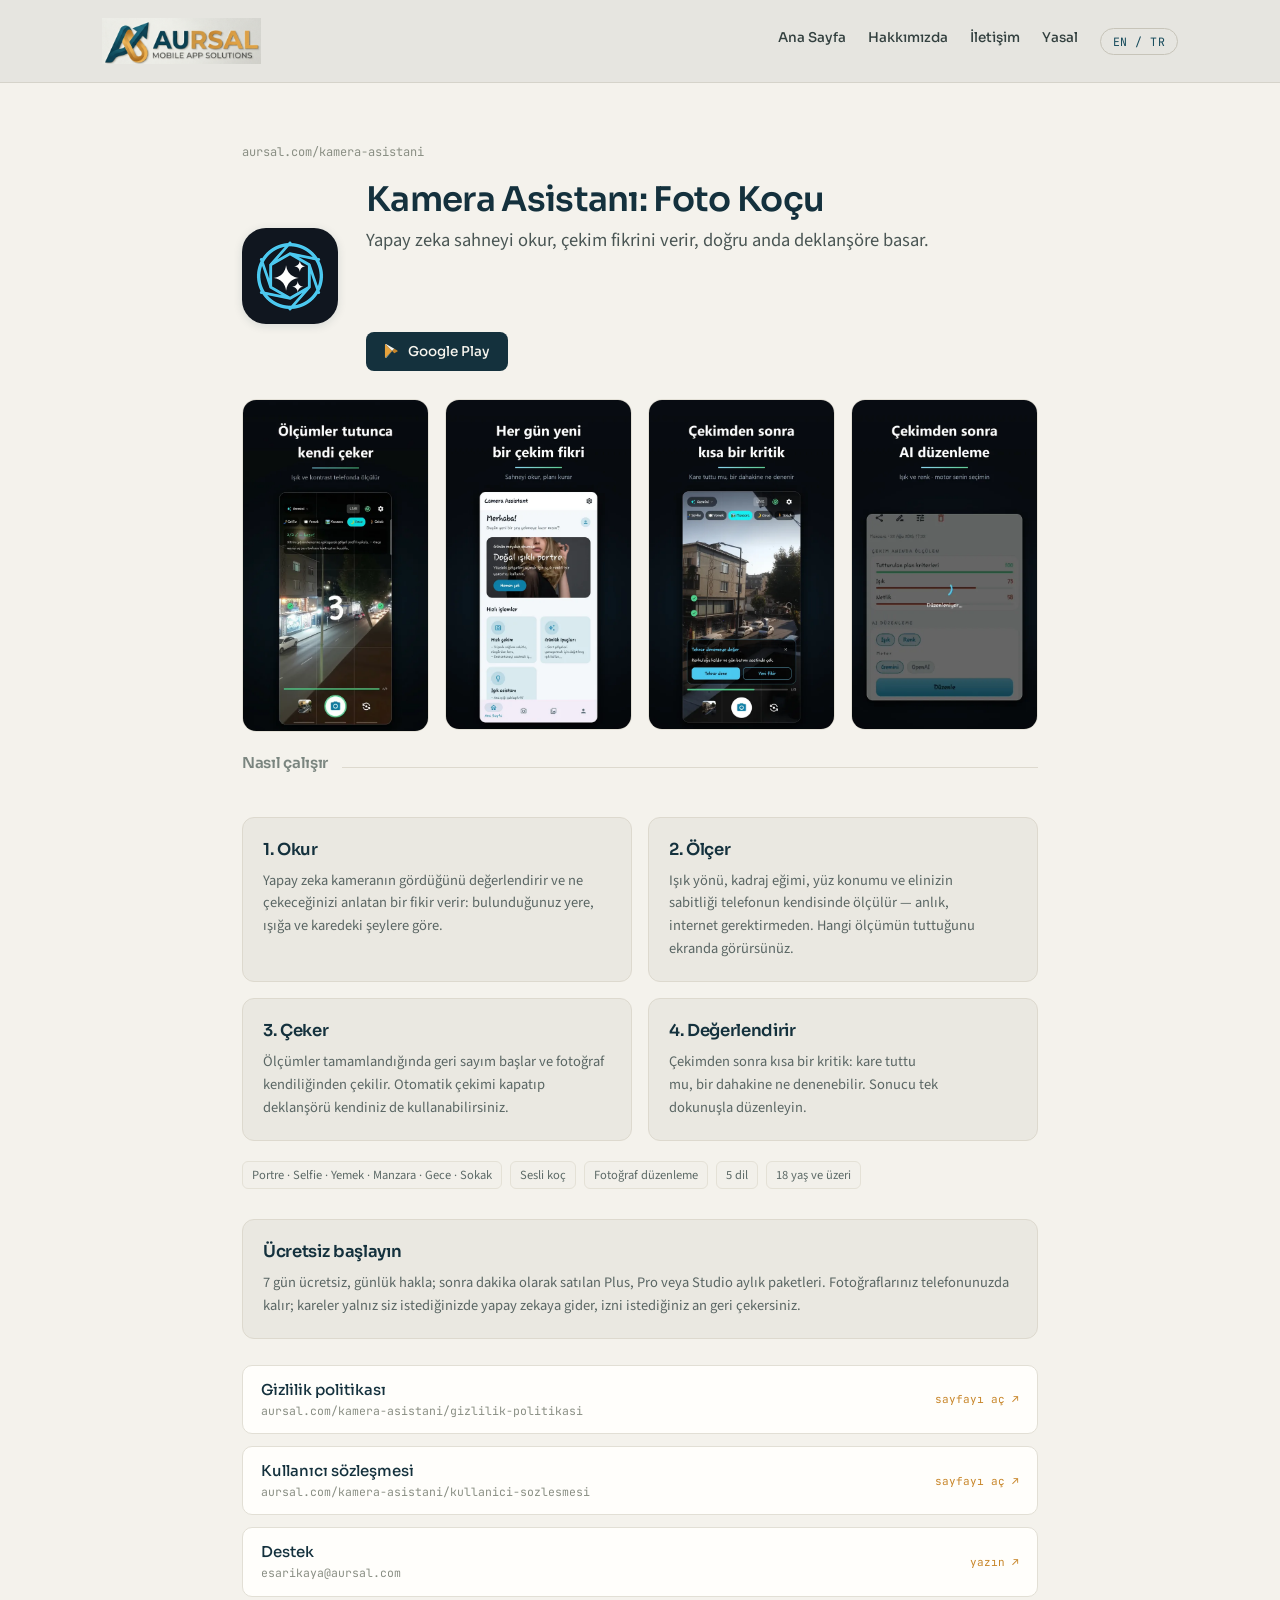
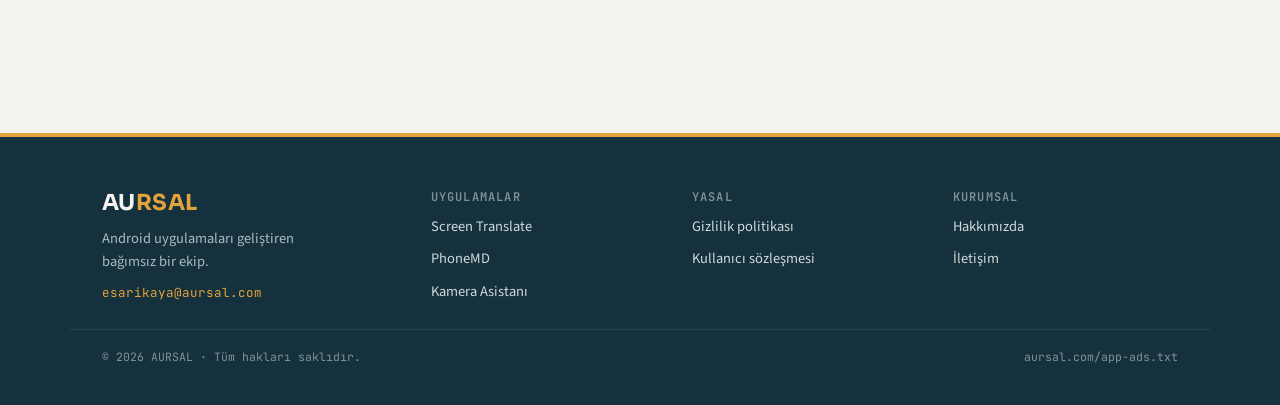
==== kamera-asistani/index.html @ a72d7c57 "Kamera Asistanı: landing page at /kamera-asistani/, home card without model names, footer link Co-Au" ====
<!DOCTYPE html>
<html lang="tr">
<head>
<meta charset="utf-8">
<meta name="viewport" content="width=device-width, initial-scale=1">
<title>Kamera Asistanı: Foto Koçu · AURSAL</title>
<meta name="description" content="Kamera Asistanı — yapay zeka sahneyi okur, çekim fikrini verir, doğru anda deklanşöre basar. Android için fotoğraf koçu.">
<link rel="icon" href="../assets/icon-cameraassistant.webp">
<link rel="preconnect" href="https://fonts.googleapis.com">
<link rel="preconnect" href="https://fonts.gstatic.com" crossorigin>
<link href="https://fonts.googleapis.com/css2?family=Sora:wght@400;500;600;700&family=Source+Sans+3:wght@400;600&family=JetBrains+Mono:wght@400;500&display=swap" rel="stylesheet">
<link rel="stylesheet" href="../style.css">
<style>
  .shots{display:grid;grid-template-columns:repeat(4,1fr);gap:16px;margin-top:8px}
  .shots img{width:100%;height:auto;border-radius:14px;border:1px solid #e2dfd5;background:#fffefb}
  .steps{display:grid;grid-template-columns:repeat(2,1fr);gap:16px}
  .hero{display:flex;gap:28px;align-items:center}
  .hero .icon.big{width:96px;height:96px;border-radius:24px;background-size:cover;flex:none}
  .hero h1{font-size:34px;font-weight:600;line-height:1.1;margin-bottom:8px}
  .hero .cta{margin-top:14px}
  @media (max-width:760px){.shots{grid-template-columns:repeat(2,1fr)}.steps{grid-template-columns:1fr}.hero{flex-direction:column;align-items:flex-start}}
</style>
</head>
<body>
<header>
  <div class="wrap head">
    <a class="brand" href="../index.html"><img src="../assets/aursal-logo.png" alt="AURSAL"></a>
    <nav>
      <a href="../index.html"><span class="i18n" data-en="Home">Ana Sayfa</span></a>
      <a href="../hakkimizda.html"><span class="i18n" data-en="About">Hakkımızda</span></a>
      <a href="../iletisim.html"><span class="i18n" data-en="Contact">İletişim</span></a>
      <a href="../yasal.html"><span class="i18n" data-en="Legal">Yasal</span></a>
      <button id="lang" type="button">EN / TR</button>
    </nav>
  </div>
</header>
<main>
  <section class="wrap narrow">
    <code class="path">aursal.com/kamera-asistani</code>
    <div class="hero">
      <span class="icon big" style="background-image:url(../assets/icon-cameraassistant.webp)"></span>
      <div>
        <h1><span class="i18n" data-en="Camera Assistant: Photo Coach">Kamera Asistanı: Foto Koçu</span></h1>
        <p class="lead"><span class="i18n" data-en="AI reads the scene, gives you a shot idea, and fires the shutter at the right moment.">Yapay zeka sahneyi okur, çekim fikrini verir, doğru anda deklanşöre basar.</span></p>
        <div class="cta">
          <a class="btn dark" href="https://play.google.com/store/apps/details?id=com.esarikaya.cameraassistant" target="_blank" rel="noopener"><svg width="15" height="16" viewBox="0 0 512 512" aria-hidden="true"><path fill="#e5a13b" d="M47 21c-9 5-15 15-15 29v412c0 14 6 24 15 29l232-235z"/><path fill="#f6f4ee" d="M279 256 47 21c3-2 7-3 11-3 8 0 17 3 27 9l268 152z"/><path fill="#c8862a" d="M279 256 353 179l90 51c31 18 31 36 0 54l-90 51z"/><path fill="#8fb8c4" d="M279 256 85 485c-10 6-19 9-27 9-4 0-8-1-11-3z"/></svg><span class="i18n" data-en="Google Play">Google Play</span></a>
        </div>
      </div>
    </div>

    <div class="shots">
      <img src="img/1-gerisayim.webp" alt="" loading="lazy">
      <img src="img/2-anasayfa.webp" alt="" loading="lazy">
      <img src="img/3-kritik.webp" alt="" loading="lazy">
      <img src="img/4-duzenleme.webp" alt="" loading="lazy">
    </div>

    <div class="shead"><h2><span class="i18n" data-en="How it works">Nasıl çalışır</span></h2><i></i></div>
    <div class="steps">
      <div class="tile"><h3><span class="i18n" data-en="1. It reads">1. Okur</span></h3><p><span class="i18n" data-en="The AI looks at what the camera sees and gives you an idea of what to shoot — based on where you are, the light you have and what is in front of you.">Yapay zeka kameranın gördüğünü değerlendirir ve ne çekeceğinizi anlatan bir fikir verir: bulunduğunuz yere, ışığa ve karedeki şeylere göre.</span></p></div>
      <div class="tile"><h3><span class="i18n" data-en="2. It measures">2. Ölçer</span></h3><p><span class="i18n" data-en="Light direction, framing tilt, face position and how steady your hand is are measured on the phone itself — instant, no connection needed. You watch the checks turn green.">Işık yönü, kadraj eğimi, yüz konumu ve elinizin sabitliği telefonun kendisinde ölçülür — anlık, internet gerektirmeden. Hangi ölçümün tuttuğunu ekranda görürsünüz.</span></p></div>
      <div class="tile"><h3><span class="i18n" data-en="3. It shoots">3. Çeker</span></h3><p><span class="i18n" data-en="When every measurement is met, a countdown starts and the photo is taken by itself. Switch auto-capture off and use the shutter yourself whenever you like.">Ölçümler tamamlandığında geri sayım başlar ve fotoğraf kendiliğinden çekilir. Otomatik çekimi kapatıp deklanşörü kendiniz de kullanabilirsiniz.</span></p></div>
      <div class="tile"><h3><span class="i18n" data-en="4. It reviews">4. Değerlendirir</span></h3><p><span class="i18n" data-en="A short critique after the shot: whether the frame worked, and what is worth trying next time. Then edit the result with a tap.">Çekimden sonra kısa bir kritik: kare tuttu mu, bir dahakine ne denenebilir. Sonucu tek dokunuşla düzenleyin.</span></p></div>
    </div>

    <div class="chips"><span><span class="i18n" data-en="Portrait · Selfie · Food · Landscape · Night · Street">Portre · Selfie · Yemek · Manzara · Gece · Sokak</span></span><span><span class="i18n" data-en="Voice coach">Sesli koç</span></span><span><span class="i18n" data-en="Photo editing">Fotoğraf düzenleme</span></span><span><span class="i18n" data-en="5 languages">5 dil</span></span><span><span class="i18n" data-en="Ages 18+">18 yaş ve üzeri</span></span></div>

    <div class="tile note">
      <h3><span class="i18n" data-en="Free to start">Ücretsiz başlayın</span></h3>
      <p><span class="i18n" data-en="7 days free with a daily allowance; then Plus, Pro or Studio monthly plans sold in coaching minutes, not model names. Your photos stay on your phone; frames go to the AI only when you ask, and you can withdraw that permission at any time.">7 gün ücretsiz, günlük hakla; sonra dakika olarak satılan Plus, Pro veya Studio aylık paketleri. Fotoğraflarınız telefonunuzda kalır; kareler yalnız siz istediğinizde yapay zekaya gider, izni istediğiniz an geri çekersiniz.</span></p>
    </div>

    <div class="lgroup">
      <a class="doc" href="gizlilik-politikasi.html"><span><strong><span class="i18n" data-en="Privacy policy">Gizlilik politikası</span></strong><code>aursal.com/kamera-asistani/gizlilik-politikasi</code></span><span class="go"><span class="i18n" data-en="open page ↗">sayfayı aç ↗</span></span></a>
      <a class="doc" href="kullanici-sozlesmesi.html"><span><strong><span class="i18n" data-en="Terms of use">Kullanıcı sözleşmesi</span></strong><code>aursal.com/kamera-asistani/kullanici-sozlesmesi</code></span><span class="go"><span class="i18n" data-en="open page ↗">sayfayı aç ↗</span></span></a>
      <a class="doc" href="mailto:esarikaya@aursal.com"><span><strong><span class="i18n" data-en="Support">Destek</span></strong><code>esarikaya@aursal.com</code></span><span class="go"><span class="i18n" data-en="write ↗">yazın ↗</span></span></a>
    </div>
  </section>
</main>
<footer>
  <div class="wrap fcols">
    <div>
      <span class="wordmark">AU<em>RSAL</em></span>
      <p><span class="i18n" data-en="An independent team building Android apps.">Android uygulamaları geliştiren bağımsız bir ekip.</span></p>
      <a class="mail" href="mailto:esarikaya@aursal.com">esarikaya@aursal.com</a>
    </div>
    <div>
      <h4><span class="i18n" data-en="Apps">Uygulamalar</span></h4>
      <a href="https://screentranslate.com/">Screen Translate</a>
      <a href="https://phonemd.net/">PhoneMD</a>
      <a href="index.html">Kamera Asistanı</a>
    </div>
    <div>
      <h4><span class="i18n" data-en="Legal">Yasal</span></h4>
      <a href="../yasal.html"><span class="i18n" data-en="Privacy policy">Gizlilik politikası</span></a>
      <a href="../yasal.html"><span class="i18n" data-en="Terms of use">Kullanıcı sözleşmesi</span></a>
    </div>
    <div>
      <h4><span class="i18n" data-en="Company">Kurumsal</span></h4>
      <a href="../hakkimizda.html"><span class="i18n" data-en="About">Hakkımızda</span></a>
      <a href="../iletisim.html"><span class="i18n" data-en="Contact">İletişim</span></a>
    </div>
  </div>
  <div class="wrap fbot">
    <span>© 2026 AURSAL · <span class="i18n" data-en="All rights reserved.">Tüm hakları saklıdır.</span></span>
    <code>aursal.com/app-ads.txt</code>
  </div>
</footer>
<script src="../site.js"></script>
</body>
</html>
---- style.css ----
*,*::before,*::after{box-sizing:border-box}
body{margin:0;background:#f4f2ec;color:#33403f;font:400 16px/1.5 'Source Sans 3',system-ui,sans-serif;-webkit-font-smoothing:antialiased}
h1,h2,h3,h4{font-family:'Sora',system-ui,sans-serif;color:#14313d;margin:0;letter-spacing:-.02em}
p{margin:0;text-wrap:pretty}
a{color:#14495a;text-decoration:none}
a:hover{color:#c8862a}
code{font-family:'JetBrains Mono',monospace}
.wrap{max-width:1140px;margin:0 auto;padding:0 32px}
.wrap.narrow{max-width:860px;padding:60px 32px 80px;display:flex;flex-direction:column;gap:20px}
header{background:#e6e5e0;border-bottom:1px solid #d5d3ca}
.head{display:flex;align-items:center;gap:28px;padding-top:18px;padding-bottom:18px}
.brand img{height:46px;display:block}
header nav{display:flex;align-items:center;gap:22px;margin-left:auto;flex-wrap:wrap}
header nav a{font:500 13.5px 'Sora',sans-serif;color:#33403f;padding-bottom:5px;border-bottom:2px solid transparent}
header nav a.on{border-bottom-color:#e5a13b}
#lang{font:400 11.5px 'JetBrains Mono',monospace;letter-spacing:.04em;color:#14495a;background:none;border:1px solid #c7c4b9;border-radius:999px;padding:5px 12px;cursor:pointer}
#lang:hover{border-color:#14495a}
main section.wrap{padding-top:56px}
.shead{display:flex;align-items:baseline;gap:14px;margin-bottom:22px}
.shead h2{font-size:15px;font-weight:600;color:#7a857f}
.shead i{flex:1;height:1px;background:#ddd9ce}
.grid2{display:grid;grid-template-columns:repeat(2,1fr);gap:20px}
.grid2.tight{gap:16px}
.card{background:#fffefb;border:1px solid #e2dfd5;border-radius:16px;padding:28px;display:flex;flex-direction:column;gap:18px}
.card:hover{border-color:#c9c5b8}
.chead{display:flex;align-items:flex-start;gap:16px}
.icon{width:64px;height:64px;flex:0 0 auto;border-radius:15px;background:#f2f0ea center/cover no-repeat;box-shadow:0 2px 10px rgba(20,49,61,.12)}
.icon.sm{width:46px;height:46px;border-radius:11px;opacity:.55;filter:grayscale(.35);box-shadow:none}
.icon.xs{width:32px;height:32px;border-radius:8px;box-shadow:none}
.ctitle{display:flex;flex-direction:column;gap:4px}
.ctitle h3{font-size:23px;font-weight:600}
.ctitle code{font-size:11.5px;color:#8a8f84}
.badge{font:600 11px/1 'Sora',sans-serif;letter-spacing:.08em;text-transform:uppercase;border-radius:999px;padding:6px 11px}
.badge.live{margin-left:auto;color:#1c6b4e;background:#e2f0e6}
.badge.next{color:#8a6a1f;background:#f2e6cd;font-size:10.5px}
.card p{font-size:15.5px;line-height:1.6;color:#4a5654}
.chips{display:flex;flex-wrap:wrap;gap:8px}
.chips>span{white-space:nowrap;font-size:12.5px;color:#5d6a67;background:#f2f0ea;border:1px solid #e4e1d6;border-radius:6px;padding:4px 9px}
.cta{display:flex;gap:10px;align-items:center;flex-wrap:wrap;margin-top:auto;padding-top:6px}
.btn{display:inline-flex;align-items:center;gap:9px;border-radius:8px;padding:11px 18px;font:500 13.5px 'Sora',sans-serif}
.btn.dark{background:#14313d;color:#f6f4ee}
.btn.dark:hover{background:#0b262f;color:#f6f4ee}
.btn.ghost{border:1px solid #ccc8bb;font-family:'JetBrains Mono',monospace;font-size:12px;color:#14495a}
.btn.ghost:hover{border-color:#14495a}
.card.soon{background:#efede6;border-style:dashed;border-color:#cdc9bd;flex-direction:row;gap:16px;padding:24px}
.card.soon>div{display:flex;flex-direction:column;gap:7px}
.srow{display:flex;align-items:center;gap:10px}
.srow h3{font-size:17px;font-weight:600;color:#5d6a67}
.card.soon p{font-size:14.5px;line-height:1.55;color:#6c7773}
.dark{background:#14313d;color:#dfe6e6;margin-top:56px}
.dark .grid3{display:grid;grid-template-columns:repeat(3,1fr);gap:40px;padding-top:56px;padding-bottom:56px}
.dark .no{font:400 12px 'JetBrains Mono',monospace;color:#e5a13b}
.dark h3{font-size:18px;font-weight:600;color:#f6f4ee;margin:10px 0}
.dark p{font-size:14.5px;line-height:1.6;color:#a9bcbf}
.path{font-size:12px;color:#8a8f84}
.narrow h1{font-size:42px;font-weight:600;line-height:1.08}
.lead{font-size:18.5px;line-height:1.6;color:#4a5654}
.body{font-size:16.5px;line-height:1.7;color:#5a6664}
.sub{font-size:15px;font-weight:600;color:#7a857f;margin-top:10px}
.rows{margin:8px 0 0;display:flex;flex-direction:column}
.rows>div{display:grid;grid-template-columns:170px 1fr;gap:22px;padding:17px 0;border-top:1px solid #ddd9ce}
.rows.compact>div{padding:11px 0;border-top:none;border-bottom:1px solid #ddd9ce}
dt{font:600 14.5px 'Sora',sans-serif;color:#14313d}
dd{margin:0;font-size:15.5px;line-height:1.62;color:#5a6664}
dd code{font-size:12.5px;color:#14495a}
.mailcard{display:flex;align-items:center;justify-content:space-between;gap:20px;background:#fffefb;border:1px solid #e2dfd5;border-radius:14px;padding:22px 26px}
.mailcard:hover{border-color:#14495a}
.mailcard>span{display:flex;flex-direction:column;gap:5px}
.mailcard code{font-size:12px;color:#8a8f84;letter-spacing:.06em;text-transform:uppercase}
.mailcard strong{font:600 23px 'Sora',sans-serif;color:#14313d}
.arrow{font-family:'Sora',sans-serif;color:#c8862a}
.tile{background:#eae8e1;border:1px solid #ddd9ce;border-radius:12px;padding:20px;display:flex;flex-direction:column;gap:7px}
.tile h3{font-size:16.5px;font-weight:600}
.tile p{font-size:14.5px;line-height:1.58;color:#5a6664}
.tile.note{margin-top:10px}
.lgroup{display:flex;flex-direction:column;gap:12px;margin-top:6px}
.lhead{display:flex;align-items:center;gap:12px}
.lhead h2{font-size:20px;font-weight:600}
.doc{display:grid;grid-template-columns:1fr auto;gap:16px;align-items:center;background:#fffefb;border:1px solid #e2dfd5;border-radius:10px;padding:14px 18px}
.doc:hover{border-color:#14495a}
.doc>span{display:flex;flex-direction:column;gap:3px;min-width:0}
.doc strong{font:500 15px 'Sora',sans-serif;color:#14313d}
.doc code{font-size:11.5px;color:#8a8f84;overflow-wrap:anywhere}
.doc .go{font-family:'JetBrains Mono',monospace;font-size:11px;color:#c8862a;white-space:nowrap}
footer{background:#14313d;color:#a9bcbf;border-top:4px solid #e5a13b;margin-top:56px}
.fcols{display:grid;grid-template-columns:1.3fr 1fr 1fr 1fr;gap:36px;padding-top:52px;padding-bottom:26px}
.fcols>div{display:flex;flex-direction:column;gap:11px}
.wordmark{font:700 22px 'Sora',sans-serif;letter-spacing:.02em;color:#f6f4ee}
.wordmark em{font-style:normal;color:#e5a13b}
footer p{font-size:14.5px;line-height:1.6;max-width:32ch}
footer h4{font:600 12px 'JetBrains Mono',monospace;letter-spacing:.1em;text-transform:uppercase;color:#7f9498}
footer a{font-size:14.5px;color:#cfdadb}
footer a:hover{color:#e5a13b}
footer .mail{font-family:'JetBrains Mono',monospace;font-size:12.5px;color:#e5a13b}
.fbot{display:flex;gap:22px;align-items:center;flex-wrap:wrap;border-top:1px solid #24444f;padding-top:18px;padding-bottom:40px}
.fbot span,.fbot code{font-size:11.5px;color:#7f9498;font-family:'JetBrains Mono',monospace}
.fbot code{margin-left:auto}
@media (max-width:900px){
  .grid2,.dark .grid3,.fcols{grid-template-columns:1fr}
  .rows>div{grid-template-columns:1fr;gap:6px}
  .narrow h1{font-size:32px}
  .head{flex-wrap:wrap;gap:14px}
  .wrap{padding:0 20px}
  .wrap.narrow{padding:40px 20px 60px}
}
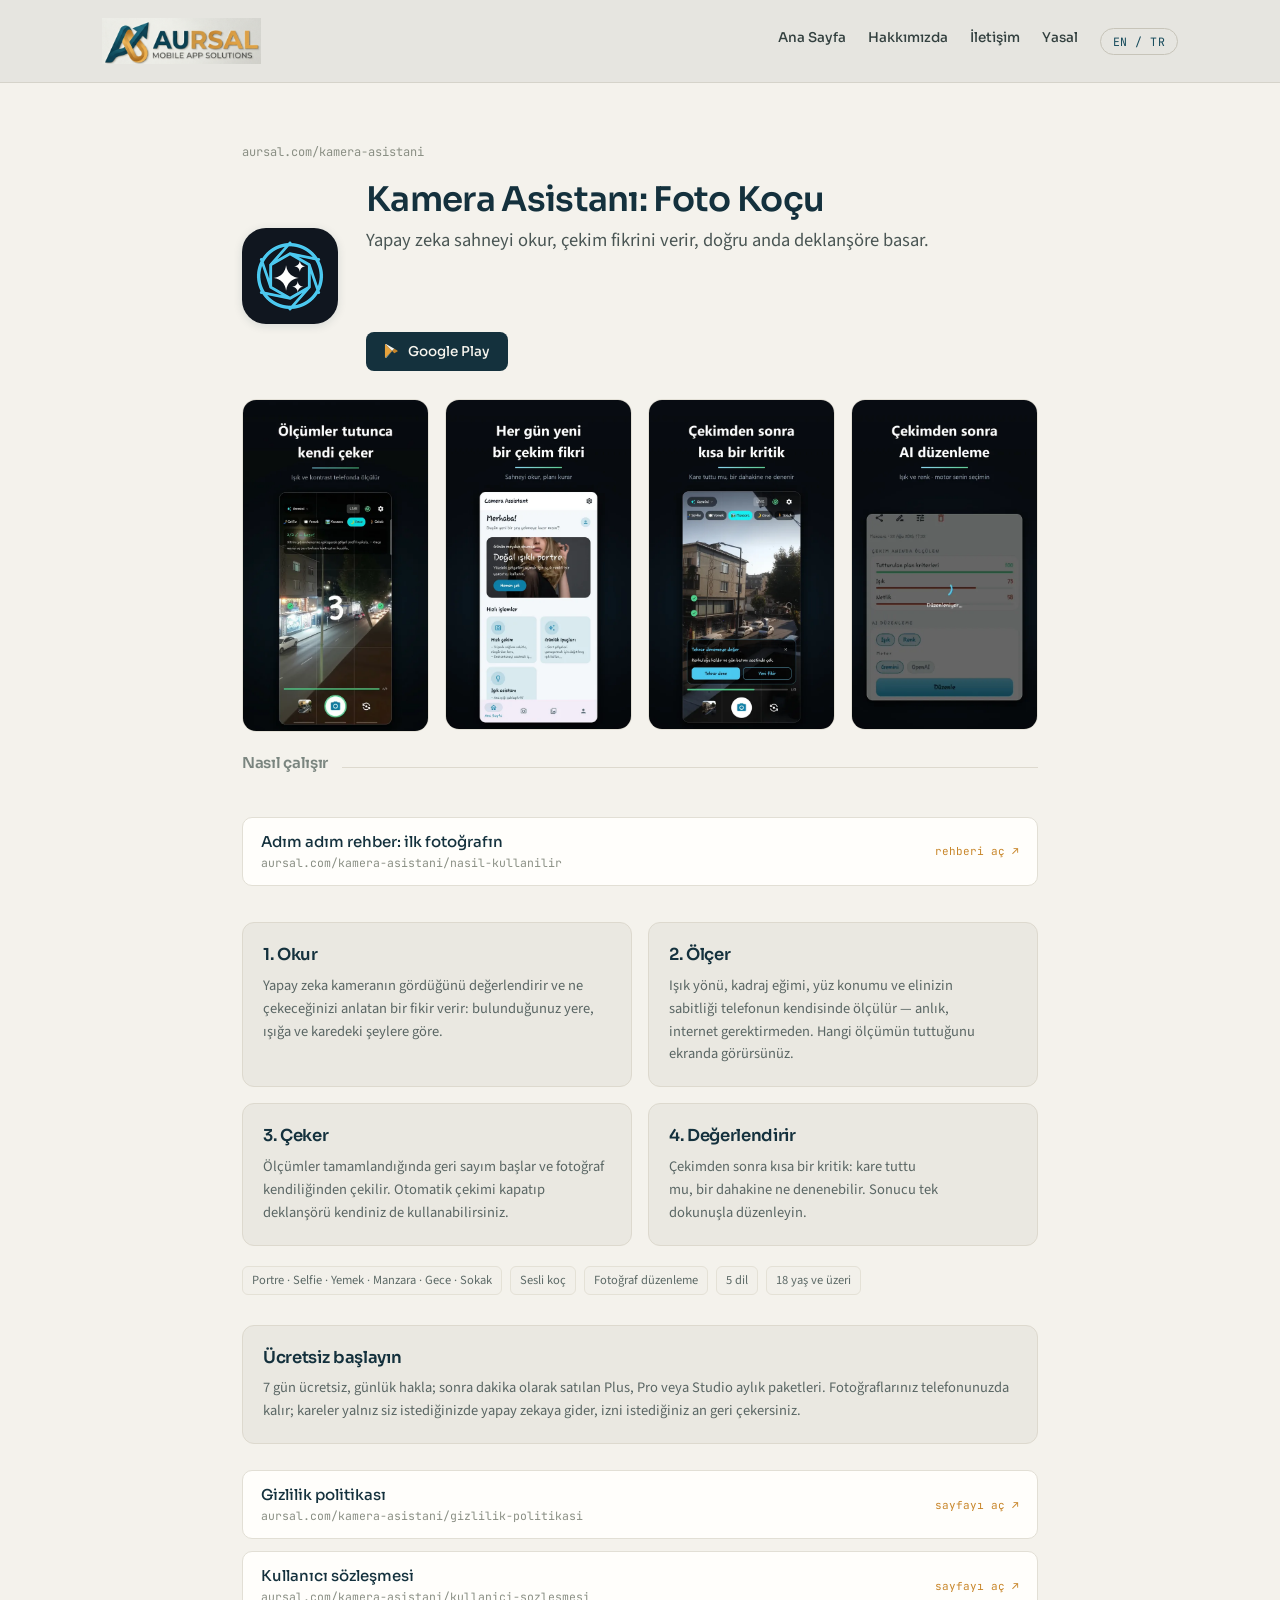
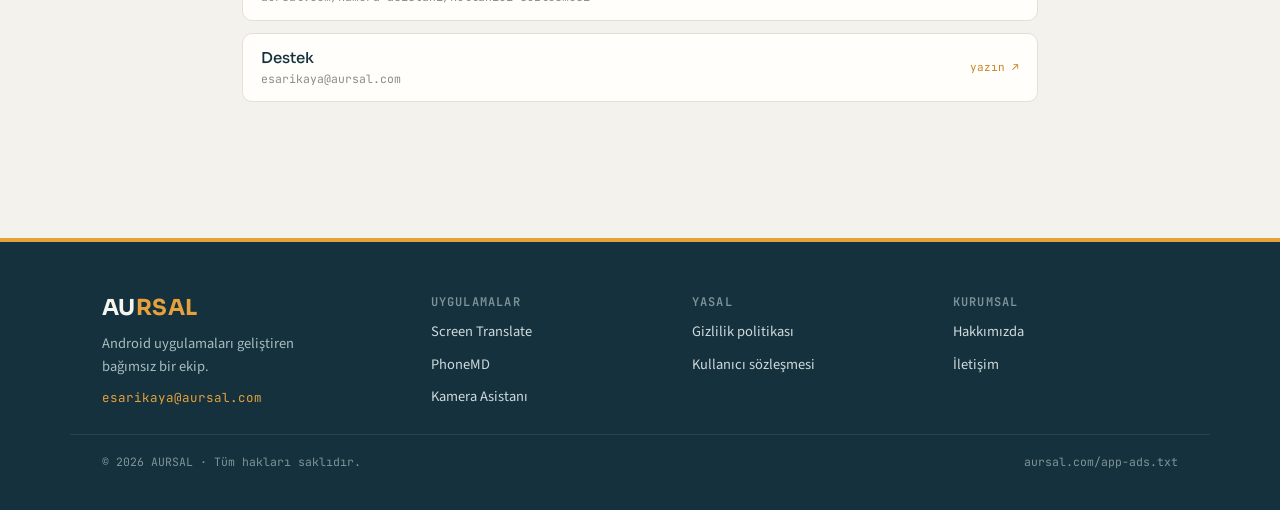
==== commit 470ec573: "kamera-asistani: step-by-step guide with animated, annotated screens nasil-kullanilir.html walks a n" ====
--- a/kamera-asistani/index.html
+++ b/kamera-asistani/index.html
@@ -56,6 +56,7 @@
     </div>
 
     <div class="shead"><h2><span class="i18n" data-en="How it works">Nasıl çalışır</span></h2><i></i></div>
+    <a class="doc" href="nasil-kullanilir.html" style="margin-bottom:16px"><span><strong><span class="i18n" data-en="Step-by-step guide: your first photo">Adım adım rehber: ilk fotoğrafın</span></strong><code>aursal.com/kamera-asistani/nasil-kullanilir</code></span><span class="go"><span class="i18n" data-en="open guide ↗">rehberi aç ↗</span></span></a>
     <div class="steps">
       <div class="tile"><h3><span class="i18n" data-en="1. It reads">1. Okur</span></h3><p><span class="i18n" data-en="The AI looks at what the camera sees and gives you an idea of what to shoot — based on where you are, the light you have and what is in front of you.">Yapay zeka kameranın gördüğünü değerlendirir ve ne çekeceğinizi anlatan bir fikir verir: bulunduğunuz yere, ışığa ve karedeki şeylere göre.</span></p></div>
       <div class="tile"><h3><span class="i18n" data-en="2. It measures">2. Ölçer</span></h3><p><span class="i18n" data-en="Light direction, framing tilt, face position and how steady your hand is are measured on the phone itself — instant, no connection needed. You watch the checks turn green.">Işık yönü, kadraj eğimi, yüz konumu ve elinizin sabitliği telefonun kendisinde ölçülür — anlık, internet gerektirmeden. Hangi ölçümün tuttuğunu ekranda görürsünüz.</span></p></div>
